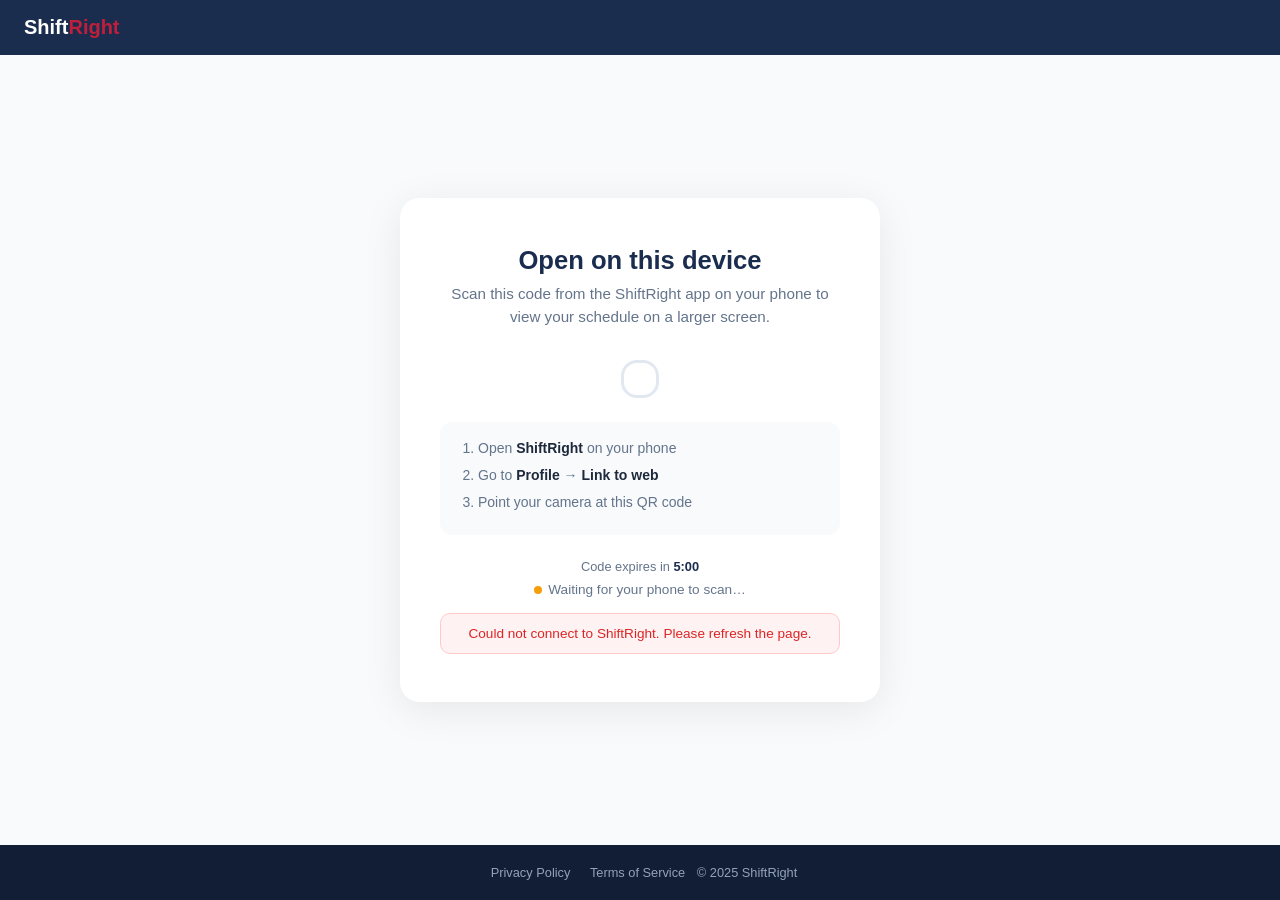
==== legal-site/app/index.html @ 3988c220 "Enhance success state display in app.js and index.html by adding user and organization details. Upda" ====
<!DOCTYPE html>
<html lang="en">
<head>
  <meta charset="utf-8">
  <meta name="viewport" content="width=device-width, initial-scale=1">
  <meta http-equiv="Content-Security-Policy" content="default-src 'self'; script-src 'self' https://static.cloudflareinsights.com; style-src 'self' 'unsafe-inline'; img-src 'self' data:; font-src 'self'; connect-src 'self' https://shift-right-production.up.railway.app https://cloudflareinsights.com; object-src 'none'; base-uri 'self'; form-action 'self'">
  <meta http-equiv="X-Content-Type-Options" content="nosniff">
  <meta name="referrer" content="strict-origin-when-cross-origin">
  <title>ShiftRight — Open on this device</title>
  <script src="qrcode.min.js"></script>
  <style>
    :root {
      --navy: #1a2d4f;
      --navy-deep: #111e36;
      --red: #bf1f3a;
      --red-light: #e8253f;
      --bg: #f8fafc;
      --white: #ffffff;
      --text: #1e293b;
      --muted: #64748b;
      --border: #e2e8f0;
    }

    * { box-sizing: border-box; margin: 0; padding: 0; }

    body {
      font-family: -apple-system, BlinkMacSystemFont, "Segoe UI", Roboto, sans-serif;
      background: var(--bg);
      color: var(--text);
      min-height: 100vh;
      display: flex;
      flex-direction: column;
    }

    nav {
      background: var(--navy);
      padding: 16px 24px;
      display: flex;
      align-items: center;
      justify-content: space-between;
    }

    .logo {
      font-size: 1.25rem;
      font-weight: 800;
      color: var(--white);
      text-decoration: none;
    }
    .logo span { color: var(--red); }

    main {
      flex: 1;
      display: flex;
      align-items: center;
      justify-content: center;
      padding: 40px 24px;
    }

    .card {
      background: var(--white);
      border-radius: 20px;
      padding: 48px 40px;
      max-width: 480px;
      width: 100%;
      box-shadow: 0 8px 40px rgba(0,0,0,0.08);
      text-align: center;
    }

    .card h1 {
      font-size: 1.6rem;
      font-weight: 800;
      color: var(--navy);
      margin-bottom: 8px;
    }

    .card .subtitle {
      font-size: 0.95rem;
      color: var(--muted);
      margin-bottom: 32px;
      line-height: 1.5;
    }

    #qr-container {
      display: flex;
      justify-content: center;
      margin-bottom: 24px;
    }

    #qr-box {
      border: 3px solid var(--border);
      border-radius: 16px;
      padding: 16px;
      background: var(--white);
      display: inline-block;
    }

    .instructions {
      background: var(--bg);
      border-radius: 12px;
      padding: 16px 20px;
      margin-bottom: 24px;
      text-align: left;
    }

    .instructions ol {
      padding-left: 18px;
    }

    .instructions li {
      font-size: 0.875rem;
      color: var(--muted);
      margin-bottom: 6px;
      line-height: 1.5;
    }

    .instructions li strong {
      color: var(--text);
    }

    .timer {
      font-size: 0.8rem;
      color: var(--muted);
      margin-bottom: 8px;
    }

    .timer span {
      font-weight: 600;
      color: var(--navy);
    }

    .status-dot {
      display: inline-block;
      width: 8px;
      height: 8px;
      border-radius: 50%;
      background: #f59e0b;
      margin-right: 6px;
      animation: pulse 1.5s infinite;
    }

    @keyframes pulse {
      0%, 100% { opacity: 1; }
      50% { opacity: 0.3; }
    }

    .status-text {
      font-size: 0.85rem;
      color: var(--muted);
    }

    /* Success / upgrade states */
    .success-card {
      display: none;
      text-align: center;
    }

    .upgrade-card {
      display: none;
      text-align: center;
    }

    .upgrade-icon {
      width: 64px;
      height: 64px;
      background: #fffbeb;
      border-radius: 50%;
      display: flex;
      align-items: center;
      justify-content: center;
      margin: 0 auto 20px;
      font-size: 28px;
    }

    .upgrade-card h2 {
      font-size: 1.4rem;
      font-weight: 800;
      color: var(--navy);
      margin-bottom: 8px;
    }

    .upgrade-card p {
      font-size: 0.9rem;
      color: var(--muted);
      margin-bottom: 20px;
      line-height: 1.5;
    }

    .upgrade-btn {
      display: inline-block;
      background: var(--navy);
      color: white;
      font-weight: 700;
      font-size: 0.9rem;
      padding: 12px 28px;
      border-radius: 12px;
      text-decoration: none;
      transition: background 0.15s;
    }
    .upgrade-btn:hover { background: #223660; }

    .success-icon {
      width: 64px;
      height: 64px;
      background: #dcfce7;
      border-radius: 50%;
      display: flex;
      align-items: center;
      justify-content: center;
      margin: 0 auto 20px;
      font-size: 28px;
    }

    .success-card h2 {
      font-size: 1.4rem;
      font-weight: 800;
      color: var(--navy);
      margin-bottom: 8px;
    }

    .success-card .org-name {
      font-size: 0.9rem;
      color: var(--muted);
      margin-bottom: 20px;
    }

    .user-badge {
      display: inline-flex;
      align-items: center;
      gap: 8px;
      background: var(--navy);
      color: white;
      padding: 8px 16px;
      border-radius: 100px;
      font-size: 0.875rem;
      font-weight: 600;
      margin-bottom: 24px;
    }

    .role-chip {
      background: var(--red);
      color: white;
      font-size: 0.7rem;
      font-weight: 700;
      padding: 2px 8px;
      border-radius: 100px;
      text-transform: uppercase;
    }

    .coming-soon {
      background: var(--bg);
      border: 1px solid var(--border);
      border-radius: 12px;
      padding: 16px;
      font-size: 0.85rem;
      color: var(--muted);
      line-height: 1.5;
    }

    /* Error state */
    #error-msg {
      display: none;
      background: #fef2f2;
      border: 1px solid #fecaca;
      border-radius: 10px;
      padding: 12px 16px;
      font-size: 0.85rem;
      color: #dc2626;
      margin-top: 16px;
    }

    footer {
      background: var(--navy-deep);
      color: #94a3b8;
      text-align: center;
      padding: 20px;
      font-size: 0.8rem;
    }
    footer a { color: #94a3b8; text-decoration: none; margin: 0 8px; }
    footer a:hover { color: white; }
  </style>
</head>
<body>

<nav>
  <a href="/" class="logo">Shift<span>Right</span></a>
</nav>

<main>
  <div class="card">

    <!-- QR state -->
    <div id="qr-state">
      <h1>Open on this device</h1>
      <p class="subtitle">Scan this code from the ShiftRight app on your phone to view your schedule on a larger screen.</p>

      <div id="qr-container">
        <div id="qr-box">
          <div id="qrcode"></div>
        </div>
      </div>

      <div class="instructions">
        <ol>
          <li>Open <strong>ShiftRight</strong> on your phone</li>
          <li>Go to <strong>Profile</strong> → <strong>Link to web</strong></li>
          <li>Point your camera at this QR code</li>
        </ol>
      </div>

      <div class="timer">Code expires in <span id="countdown">5:00</span></div>
      <div class="status-text">
        <span class="status-dot"></span>Waiting for your phone to scan…
      </div>

      <div id="error-msg"></div>
    </div>

    <!-- Success state (briefly shown while redirecting) -->
    <div class="success-card" id="success-state">
      <div class="success-icon">✓</div>
      <h2>Connected!</h2>
      <div class="user-badge">
        <span id="success-name"></span>
        <span class="role-chip" id="success-role"></span>
      </div>
      <p class="org-name" id="success-org"></p>
      <p class="org-name">Taking you to the web app…</p>
    </div>

    <!-- Upgrade required state -->
    <div class="upgrade-card" id="upgrade-state">
      <div class="upgrade-icon">👑</div>
      <h2>Pro feature</h2>
      <p>Web access is available on <strong>Pro</strong> and <strong>Business</strong> plans.<br>Upgrade your plan to use ShiftRight on a larger screen.</p>
      <a href="/" class="upgrade-btn">View plans</a>
    </div>

  </div>
</main>

<footer>
  <a href="/privacy">Privacy Policy</a>
  <a href="/terms">Terms of Service</a>
  &copy; 2025 ShiftRight
</footer>

<script src="app.js"></script>

</body>
</html>
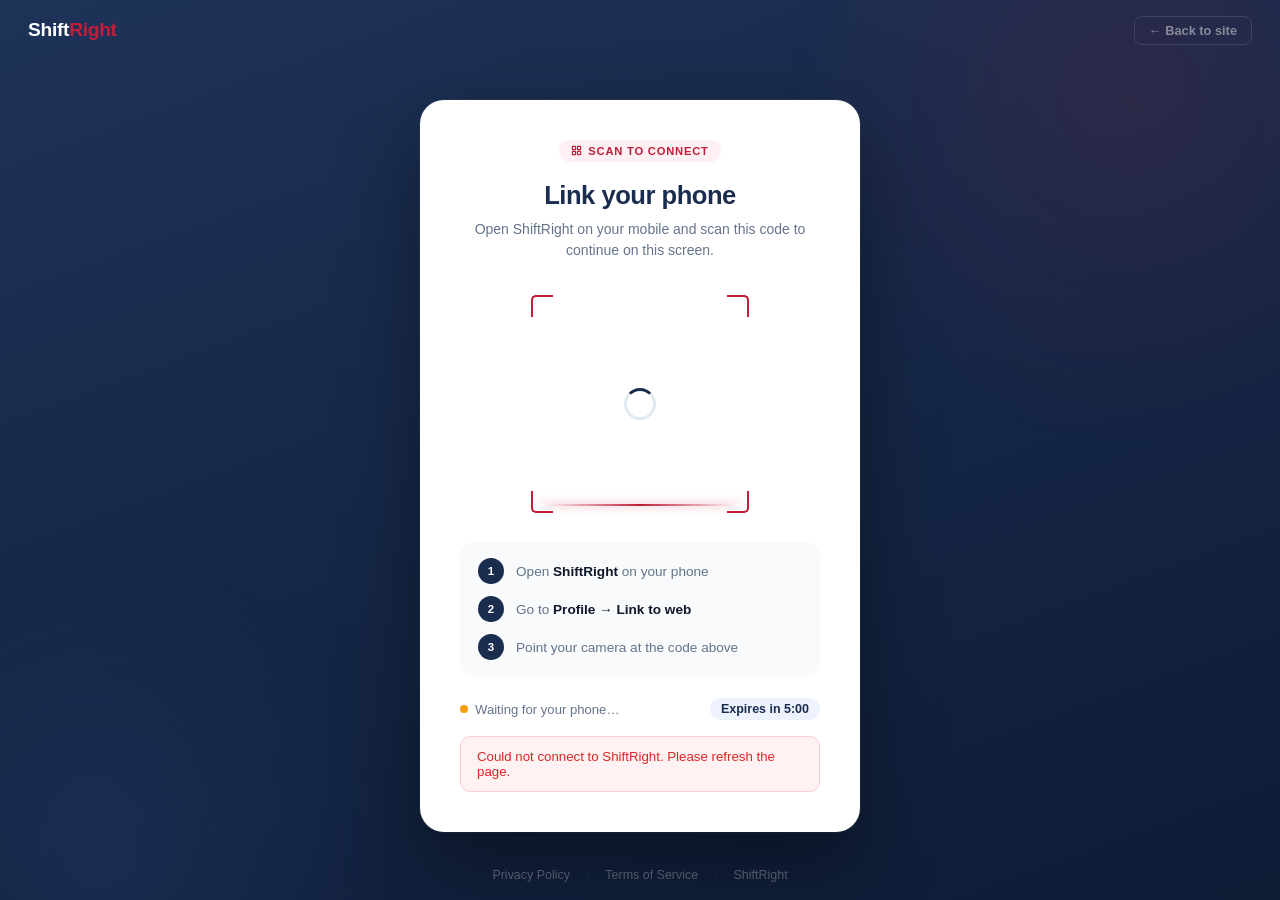
==== commit cb113899: "Revamp loading screen and profile layout by enhancing styles in index.html, style.css, and app.js. I" ====
--- a/legal-site/app/index.html
+++ b/legal-site/app/index.html
@@ -6,345 +6,582 @@
   <meta http-equiv="Content-Security-Policy" content="default-src 'self'; script-src 'self' https://static.cloudflareinsights.com; style-src 'self' 'unsafe-inline'; img-src 'self' data:; font-src 'self'; connect-src 'self' https://shift-right-production.up.railway.app https://cloudflareinsights.com; object-src 'none'; base-uri 'self'; form-action 'self'">
   <meta http-equiv="X-Content-Type-Options" content="nosniff">
   <meta name="referrer" content="strict-origin-when-cross-origin">
-  <title>ShiftRight — Open on this device</title>
+  <title>ShiftRight — Connect</title>
   <script src="qrcode.min.js"></script>
   <style>
+    *, *::before, *::after { box-sizing: border-box; margin: 0; padding: 0; }
+
     :root {
       --navy: #1a2d4f;
-      --navy-deep: #111e36;
+      --navy-deep: #0d1b35;
+      --navy-mid: #223660;
       --red: #bf1f3a;
       --red-light: #e8253f;
-      --bg: #f8fafc;
+      --bg: #f0f4f8;
       --white: #ffffff;
-      --text: #1e293b;
+      --text: #0f172a;
       --muted: #64748b;
       --border: #e2e8f0;
     }
 
-    * { box-sizing: border-box; margin: 0; padding: 0; }
+    html { height: 100%; }
 
     body {
       font-family: -apple-system, BlinkMacSystemFont, "Segoe UI", Roboto, sans-serif;
-      background: var(--bg);
-      color: var(--text);
+      background: linear-gradient(160deg, #1e3358 0%, #0d1b35 100%);
       min-height: 100vh;
       display: flex;
       flex-direction: column;
-    }
-
+      align-items: center;
+      justify-content: center;
+      padding: 88px 24px 56px;
+      position: relative;
+      overflow: hidden;
+    }
+
+    /* ── Background orbs ── */
+    .orb {
+      position: fixed;
+      border-radius: 50%;
+      pointer-events: none;
+      z-index: 0;
+    }
+    .orb-1 {
+      width: 700px; height: 700px;
+      top: -250px; right: -200px;
+      background: radial-gradient(circle, rgba(191,31,58,0.12) 0%, transparent 70%);
+      animation: orbDrift 16s ease-in-out infinite alternate;
+    }
+    .orb-2 {
+      width: 600px; height: 600px;
+      bottom: -250px; left: -200px;
+      background: radial-gradient(circle, rgba(34,54,96,0.5) 0%, transparent 70%);
+      animation: orbDrift 22s ease-in-out infinite alternate-reverse;
+    }
+
+    @keyframes orbDrift {
+      from { transform: translate(0, 0) scale(1); }
+      to   { transform: translate(24px, 16px) scale(1.07); }
+    }
+
+    /* ── Nav ── */
     nav {
-      background: var(--navy);
-      padding: 16px 24px;
+      position: fixed;
+      top: 0; left: 0; right: 0;
+      z-index: 10;
+      padding: 0 28px;
+      height: 60px;
       display: flex;
       align-items: center;
       justify-content: space-between;
     }
 
     .logo {
-      font-size: 1.25rem;
+      font-size: 1.2rem;
       font-weight: 800;
       color: var(--white);
       text-decoration: none;
+      letter-spacing: -0.3px;
     }
     .logo span { color: var(--red); }
 
-    main {
-      flex: 1;
-      display: flex;
-      align-items: center;
-      justify-content: center;
-      padding: 40px 24px;
-    }
-
+    .nav-back {
+      font-size: 0.8rem;
+      font-weight: 600;
+      color: rgba(255,255,255,0.45);
+      text-decoration: none;
+      padding: 6px 14px;
+      border: 1px solid rgba(255,255,255,0.12);
+      border-radius: 8px;
+      transition: all 0.15s;
+    }
+    .nav-back:hover { color: white; border-color: rgba(255,255,255,0.35); }
+
+    /* ── Card ── */
     .card {
+      position: relative;
+      z-index: 1;
       background: var(--white);
-      border-radius: 20px;
-      padding: 48px 40px;
-      max-width: 480px;
+      border-radius: 24px;
+      padding: 40px;
+      max-width: 440px;
       width: 100%;
-      box-shadow: 0 8px 40px rgba(0,0,0,0.08);
-      text-align: center;
-    }
-
-    .card h1 {
+      box-shadow: 0 32px 80px rgba(0,0,0,0.4), 0 0 0 1px rgba(255,255,255,0.05);
+      animation: cardIn 0.55s cubic-bezier(0.22, 1, 0.36, 1) both;
+    }
+
+    @keyframes cardIn {
+      from { opacity: 0; transform: translateY(28px) scale(0.98); }
+      to   { opacity: 1; transform: translateY(0) scale(1); }
+    }
+
+    /* ── QR State ── */
+    #qr-state { text-align: center; }
+
+    .connect-badge {
+      display: inline-flex;
+      align-items: center;
+      gap: 6px;
+      background: #fff1f3;
+      color: var(--red);
+      font-size: 0.7rem;
+      font-weight: 700;
+      letter-spacing: 0.07em;
+      text-transform: uppercase;
+      padding: 5px 12px;
+      border-radius: 100px;
+      margin-bottom: 18px;
+    }
+
+    #qr-state h1 {
       font-size: 1.6rem;
       font-weight: 800;
       color: var(--navy);
+      letter-spacing: -0.5px;
       margin-bottom: 8px;
-    }
-
-    .card .subtitle {
-      font-size: 0.95rem;
-      color: var(--muted);
-      margin-bottom: 32px;
-      line-height: 1.5;
-    }
-
-    #qr-container {
-      display: flex;
-      justify-content: center;
-      margin-bottom: 24px;
-    }
-
-    #qr-box {
-      border: 3px solid var(--border);
-      border-radius: 16px;
-      padding: 16px;
-      background: var(--white);
-      display: inline-block;
-    }
-
-    .instructions {
-      background: var(--bg);
-      border-radius: 12px;
-      padding: 16px 20px;
-      margin-bottom: 24px;
-      text-align: left;
-    }
-
-    .instructions ol {
-      padding-left: 18px;
-    }
-
-    .instructions li {
+      line-height: 1.2;
+    }
+
+    .subtitle {
       font-size: 0.875rem;
       color: var(--muted);
-      margin-bottom: 6px;
-      line-height: 1.5;
-    }
-
-    .instructions li strong {
-      color: var(--text);
-    }
-
-    .timer {
-      font-size: 0.8rem;
+      line-height: 1.55;
+      margin-bottom: 28px;
+    }
+
+    /* QR frame with corner brackets */
+    #qr-container {
+      display: flex;
+      justify-content: center;
+      margin-bottom: 24px;
+    }
+
+    .qr-frame {
+      position: relative;
+      display: inline-block;
+      padding: 14px;
+      border-radius: 18px;
+      background: var(--white);
+      overflow: hidden;
+    }
+
+    .corner {
+      position: absolute;
+      width: 22px; height: 22px;
+      z-index: 2;
+    }
+    .corner.tl { top: 5px; left: 5px;   border-top: 2.5px solid var(--red); border-left: 2.5px solid var(--red);   border-radius: 5px 0 0 0; }
+    .corner.tr { top: 5px; right: 5px;  border-top: 2.5px solid var(--red); border-right: 2.5px solid var(--red);  border-radius: 0 5px 0 0; }
+    .corner.bl { bottom: 5px; left: 5px;  border-bottom: 2.5px solid var(--red); border-left: 2.5px solid var(--red);   border-radius: 0 0 0 5px; }
+    .corner.br { bottom: 5px; right: 5px; border-bottom: 2.5px solid var(--red); border-right: 2.5px solid var(--red);  border-radius: 0 0 5px 0; }
+
+    .scan-line {
+      position: absolute;
+      left: 14px; right: 14px;
+      height: 2px;
+      background: linear-gradient(90deg, transparent 0%, var(--red) 50%, transparent 100%);
+      border-radius: 1px;
+      box-shadow: 0 0 10px rgba(191,31,58,0.55);
+      animation: scanLine 2.6s ease-in-out infinite;
+      z-index: 3;
+    }
+
+    @keyframes scanLine {
+      0%   { top: 14px; opacity: 0; }
+      8%   { opacity: 1; }
+      92%  { opacity: 1; }
+      100% { top: calc(100% - 16px); opacity: 0; }
+    }
+
+    /* QR loading state (shown until JS renders QR) */
+    .qr-placeholder {
+      width: 200px; height: 200px;
+      display: flex;
+      align-items: center;
+      justify-content: center;
+    }
+
+    .qr-spinner {
+      width: 32px; height: 32px;
+      border: 3px solid var(--border);
+      border-top-color: var(--navy);
+      border-radius: 50%;
+      animation: spin 0.75s linear infinite;
+    }
+
+    @keyframes spin { to { transform: rotate(360deg); } }
+
+    /* Steps */
+    .steps {
+      text-align: left;
+      background: #f8fafc;
+      border-radius: 14px;
+      padding: 16px 18px;
+      margin-bottom: 22px;
+      display: flex;
+      flex-direction: column;
+      gap: 12px;
+    }
+
+    .step {
+      display: flex;
+      align-items: center;
+      gap: 12px;
+    }
+
+    .step-num {
+      flex-shrink: 0;
+      width: 26px; height: 26px;
+      background: var(--navy);
+      color: white;
+      border-radius: 50%;
+      font-size: 0.72rem;
+      font-weight: 800;
+      display: flex;
+      align-items: center;
+      justify-content: center;
+    }
+
+    .step-text {
+      font-size: 0.85rem;
       color: var(--muted);
-      margin-bottom: 8px;
-    }
-
-    .timer span {
-      font-weight: 600;
-      color: var(--navy);
+      line-height: 1.4;
+    }
+    .step-text strong { color: var(--text); font-weight: 600; }
+
+    /* Status row */
+    .status-row {
+      display: flex;
+      align-items: center;
+      justify-content: space-between;
+      gap: 12px;
+    }
+
+    .status-waiting {
+      display: flex;
+      align-items: center;
+      gap: 7px;
+      font-size: 0.82rem;
+      color: var(--muted);
     }
 
     .status-dot {
-      display: inline-block;
-      width: 8px;
-      height: 8px;
+      width: 8px; height: 8px;
       border-radius: 50%;
       background: #f59e0b;
-      margin-right: 6px;
-      animation: pulse 1.5s infinite;
-    }
-
-    @keyframes pulse {
-      0%, 100% { opacity: 1; }
-      50% { opacity: 0.3; }
-    }
-
-    .status-text {
-      font-size: 0.85rem;
-      color: var(--muted);
-    }
-
-    /* Success / upgrade states */
-    .success-card {
-      display: none;
-      text-align: center;
-    }
-
-    .upgrade-card {
-      display: none;
-      text-align: center;
-    }
-
-    .upgrade-icon {
-      width: 64px;
-      height: 64px;
-      background: #fffbeb;
-      border-radius: 50%;
-      display: flex;
-      align-items: center;
-      justify-content: center;
-      margin: 0 auto 20px;
-      font-size: 28px;
-    }
-
-    .upgrade-card h2 {
-      font-size: 1.4rem;
-      font-weight: 800;
+      flex-shrink: 0;
+      animation: pulseDot 1.6s ease-in-out infinite;
+    }
+
+    @keyframes pulseDot {
+      0%, 100% { opacity: 1; transform: scale(1); }
+      50%       { opacity: 0.35; transform: scale(0.8); }
+    }
+
+    .timer-pill {
+      font-size: 0.78rem;
+      font-weight: 700;
       color: var(--navy);
-      margin-bottom: 8px;
-    }
-
-    .upgrade-card p {
-      font-size: 0.9rem;
-      color: var(--muted);
-      margin-bottom: 20px;
-      line-height: 1.5;
-    }
-
-    .upgrade-btn {
-      display: inline-block;
-      background: var(--navy);
-      color: white;
-      font-weight: 700;
-      font-size: 0.9rem;
-      padding: 12px 28px;
-      border-radius: 12px;
-      text-decoration: none;
-      transition: background 0.15s;
-    }
-    .upgrade-btn:hover { background: #223660; }
-
-    .success-icon {
-      width: 64px;
-      height: 64px;
-      background: #dcfce7;
-      border-radius: 50%;
-      display: flex;
-      align-items: center;
-      justify-content: center;
-      margin: 0 auto 20px;
-      font-size: 28px;
-    }
-
-    .success-card h2 {
-      font-size: 1.4rem;
-      font-weight: 800;
-      color: var(--navy);
-      margin-bottom: 8px;
-    }
-
-    .success-card .org-name {
-      font-size: 0.9rem;
-      color: var(--muted);
-      margin-bottom: 20px;
-    }
-
-    .user-badge {
-      display: inline-flex;
-      align-items: center;
-      gap: 8px;
-      background: var(--navy);
-      color: white;
-      padding: 8px 16px;
+      background: #eef2ff;
+      padding: 4px 11px;
       border-radius: 100px;
-      font-size: 0.875rem;
-      font-weight: 600;
-      margin-bottom: 24px;
-    }
-
-    .role-chip {
-      background: var(--red);
-      color: white;
-      font-size: 0.7rem;
-      font-weight: 700;
-      padding: 2px 8px;
-      border-radius: 100px;
-      text-transform: uppercase;
-    }
-
-    .coming-soon {
-      background: var(--bg);
-      border: 1px solid var(--border);
-      border-radius: 12px;
-      padding: 16px;
-      font-size: 0.85rem;
-      color: var(--muted);
-      line-height: 1.5;
-    }
-
-    /* Error state */
+      white-space: nowrap;
+    }
+
+    #countdown { font-variant-numeric: tabular-nums; }
+
+    /* Error */
     #error-msg {
       display: none;
       background: #fef2f2;
       border: 1px solid #fecaca;
       border-radius: 10px;
       padding: 12px 16px;
-      font-size: 0.85rem;
+      font-size: 0.83rem;
       color: #dc2626;
       margin-top: 16px;
-    }
-
-    footer {
-      background: var(--navy-deep);
-      color: #94a3b8;
+      text-align: left;
+    }
+
+    /* ── Success State ── */
+    .success-card {
+      display: none;
       text-align: center;
-      padding: 20px;
-      font-size: 0.8rem;
-    }
-    footer a { color: #94a3b8; text-decoration: none; margin: 0 8px; }
-    footer a:hover { color: white; }
+      animation: stateIn 0.55s cubic-bezier(0.22, 1, 0.36, 1) both;
+    }
+
+    @keyframes stateIn {
+      from { opacity: 0; transform: scale(0.94) translateY(10px); }
+      to   { opacity: 1; transform: scale(1) translateY(0); }
+    }
+
+    .check-ring {
+      width: 72px; height: 72px;
+      margin: 0 auto 22px;
+    }
+
+    .check-svg { width: 72px; height: 72px; overflow: visible; }
+
+    .check-circle {
+      stroke: #22c55e;
+      stroke-width: 2;
+      fill: none;
+      stroke-linecap: round;
+      stroke-dasharray: 151;
+      stroke-dashoffset: 151;
+      animation: strokeDraw 0.65s cubic-bezier(0.65, 0, 0.45, 1) 0.1s forwards;
+    }
+
+    .check-mark {
+      stroke: #22c55e;
+      stroke-width: 3;
+      fill: none;
+      stroke-linecap: round;
+      stroke-linejoin: round;
+      stroke-dasharray: 60;
+      stroke-dashoffset: 60;
+      animation: strokeDraw 0.4s cubic-bezier(0.65, 0, 0.45, 1) 0.7s forwards;
+    }
+
+    @keyframes strokeDraw { to { stroke-dashoffset: 0; } }
+
+    .success-card h2 {
+      font-size: 1.55rem;
+      font-weight: 800;
+      color: var(--navy);
+      letter-spacing: -0.4px;
+      margin-bottom: 6px;
+    }
+
+    .success-org-text {
+      font-size: 0.875rem;
+      color: var(--muted);
+      margin-bottom: 20px;
+    }
+
+    .user-badge {
+      display: inline-flex;
+      align-items: center;
+      gap: 8px;
+      background: var(--navy);
+      color: white;
+      padding: 8px 18px;
+      border-radius: 100px;
+      font-size: 0.875rem;
+      font-weight: 600;
+      margin-bottom: 8px;
+    }
+
+    .role-chip {
+      background: var(--red);
+      color: white;
+      font-size: 0.65rem;
+      font-weight: 700;
+      padding: 2px 8px;
+      border-radius: 100px;
+      text-transform: uppercase;
+      letter-spacing: 0.04em;
+    }
+
+    .redirect-msg {
+      font-size: 0.82rem;
+      color: var(--muted);
+      margin-top: 4px;
+      display: flex;
+      align-items: center;
+      justify-content: center;
+      gap: 8px;
+    }
+
+    .redirect-spinner {
+      width: 14px; height: 14px;
+      border: 2px solid var(--border);
+      border-top-color: var(--muted);
+      border-radius: 50%;
+      animation: spin 0.75s linear infinite;
+      flex-shrink: 0;
+    }
+
+    /* ── Upgrade State ── */
+    .upgrade-card {
+      display: none;
+      text-align: center;
+      animation: stateIn 0.55s cubic-bezier(0.22, 1, 0.36, 1) both;
+    }
+
+    .upgrade-icon {
+      width: 72px; height: 72px;
+      background: linear-gradient(135deg, #fffbeb, #fef3c7);
+      border-radius: 50%;
+      display: flex;
+      align-items: center;
+      justify-content: center;
+      margin: 0 auto 22px;
+      font-size: 32px;
+      box-shadow: 0 6px 24px rgba(251,191,36,0.2);
+    }
+
+    .upgrade-card h2 {
+      font-size: 1.55rem;
+      font-weight: 800;
+      color: var(--navy);
+      letter-spacing: -0.4px;
+      margin-bottom: 10px;
+    }
+
+    .upgrade-card p {
+      font-size: 0.875rem;
+      color: var(--muted);
+      line-height: 1.6;
+      margin-bottom: 28px;
+    }
+    .upgrade-card p strong { color: var(--text); }
+
+    .upgrade-btn {
+      display: inline-block;
+      background: linear-gradient(135deg, var(--red), #e8253f);
+      color: white;
+      font-weight: 700;
+      font-size: 0.9rem;
+      padding: 13px 32px;
+      border-radius: 12px;
+      text-decoration: none;
+      box-shadow: 0 4px 16px rgba(191,31,58,0.35);
+      transition: transform 0.15s, box-shadow 0.15s;
+    }
+    .upgrade-btn:hover {
+      transform: translateY(-1px);
+      box-shadow: 0 6px 22px rgba(191,31,58,0.45);
+    }
+
+    /* ── Footer ── */
+    .page-footer {
+      position: fixed;
+      bottom: 0; left: 0; right: 0;
+      padding: 18px 24px;
+      display: flex;
+      align-items: center;
+      justify-content: center;
+      gap: 16px;
+      z-index: 1;
+    }
+
+    .page-footer a {
+      font-size: 0.78rem;
+      color: rgba(255,255,255,0.28);
+      text-decoration: none;
+      transition: color 0.15s;
+    }
+    .page-footer a:hover { color: rgba(255,255,255,0.65); }
+    .page-footer .sep { color: rgba(255,255,255,0.12); font-size: 0.75rem; }
   </style>
 </head>
 <body>
 
+<!-- Background orbs -->
+<div class="orb orb-1"></div>
+<div class="orb orb-2"></div>
+
+<!-- Nav -->
 <nav>
   <a href="/" class="logo">Shift<span>Right</span></a>
+  <a href="/" class="nav-back">← Back to site</a>
 </nav>
 
-<main>
-  <div class="card">
-
-    <!-- QR state -->
-    <div id="qr-state">
-      <h1>Open on this device</h1>
-      <p class="subtitle">Scan this code from the ShiftRight app on your phone to view your schedule on a larger screen.</p>
-
-      <div id="qr-container">
-        <div id="qr-box">
-          <div id="qrcode"></div>
+<!-- Card -->
+<div class="card">
+
+  <!-- QR State -->
+  <div id="qr-state">
+    <div class="connect-badge">
+      <svg width="11" height="11" viewBox="0 0 24 24" fill="none" stroke="currentColor" stroke-width="2.5" stroke-linecap="round" stroke-linejoin="round">
+        <rect x="3" y="3" width="7" height="7" rx="1"/><rect x="14" y="3" width="7" height="7" rx="1"/>
+        <rect x="3" y="14" width="7" height="7" rx="1"/><rect x="14" y="14" width="7" height="7" rx="1"/>
+      </svg>
+      Scan to connect
+    </div>
+
+    <h1>Link your phone</h1>
+    <p class="subtitle">Open ShiftRight on your mobile and scan this code to continue on this screen.</p>
+
+    <div id="qr-container">
+      <div class="qr-frame">
+        <span class="corner tl"></span>
+        <span class="corner tr"></span>
+        <span class="corner bl"></span>
+        <span class="corner br"></span>
+        <div id="qrcode">
+          <div class="qr-placeholder"><div class="qr-spinner"></div></div>
         </div>
+        <div class="scan-line"></div>
       </div>
-
-      <div class="instructions">
-        <ol>
-          <li>Open <strong>ShiftRight</strong> on your phone</li>
-          <li>Go to <strong>Profile</strong> → <strong>Link to web</strong></li>
-          <li>Point your camera at this QR code</li>
-        </ol>
+    </div>
+
+    <div class="steps">
+      <div class="step">
+        <div class="step-num">1</div>
+        <span class="step-text">Open <strong>ShiftRight</strong> on your phone</span>
       </div>
-
-      <div class="timer">Code expires in <span id="countdown">5:00</span></div>
-      <div class="status-text">
-        <span class="status-dot"></span>Waiting for your phone to scan…
+      <div class="step">
+        <div class="step-num">2</div>
+        <span class="step-text">Go to <strong>Profile → Link to web</strong></span>
       </div>
-
-      <div id="error-msg"></div>
+      <div class="step">
+        <div class="step-num">3</div>
+        <span class="step-text">Point your camera at the code above</span>
+      </div>
     </div>
 
-    <!-- Success state (briefly shown while redirecting) -->
-    <div class="success-card" id="success-state">
-      <div class="success-icon">✓</div>
-      <h2>Connected!</h2>
-      <div class="user-badge">
-        <span id="success-name"></span>
-        <span class="role-chip" id="success-role"></span>
+    <div class="status-row">
+      <div class="status-waiting">
+        <span class="status-dot"></span>
+        Waiting for your phone…
       </div>
-      <p class="org-name" id="success-org"></p>
-      <p class="org-name">Taking you to the web app…</p>
+      <div class="timer-pill">Expires in <span id="countdown">5:00</span></div>
     </div>
 
-    <!-- Upgrade required state -->
-    <div class="upgrade-card" id="upgrade-state">
-      <div class="upgrade-icon">👑</div>
-      <h2>Pro feature</h2>
-      <p>Web access is available on <strong>Pro</strong> and <strong>Business</strong> plans.<br>Upgrade your plan to use ShiftRight on a larger screen.</p>
-      <a href="/" class="upgrade-btn">View plans</a>
+    <div id="error-msg"></div>
+  </div>
+
+  <!-- Success State -->
+  <div class="success-card" id="success-state">
+    <div class="check-ring">
+      <svg class="check-svg" viewBox="0 0 52 52" xmlns="http://www.w3.org/2000/svg">
+        <circle class="check-circle" cx="26" cy="26" r="24" transform="rotate(-90 26 26)"/>
+        <polyline class="check-mark" points="14,26 22,34 38,18"/>
+      </svg>
     </div>
-
+    <h2>Connected!</h2>
+    <div class="user-badge">
+      <span id="success-name"></span>
+      <span class="role-chip" id="success-role"></span>
+    </div>
+    <p class="success-org-text" id="success-org"></p>
+    <p class="redirect-msg">
+      <span class="redirect-spinner"></span>
+      Taking you to the web app…
+    </p>
   </div>
-</main>
-
-<footer>
+
+  <!-- Upgrade State -->
+  <div class="upgrade-card" id="upgrade-state">
+    <div class="upgrade-icon">👑</div>
+    <h2>Pro feature</h2>
+    <p>Web access is available on <strong>Pro</strong> and <strong>Business</strong> plans. Upgrade to use ShiftRight across all your screens.</p>
+    <a href="/" class="upgrade-btn">View plans →</a>
+  </div>
+
+</div>
+
+<!-- Footer -->
+<footer class="page-footer">
   <a href="/privacy">Privacy Policy</a>
+  <span class="sep">·</span>
   <a href="/terms">Terms of Service</a>
-  &copy; 2025 ShiftRight
+  <span class="sep">·</span>
+  <a href="/">ShiftRight</a>
 </footer>
 
 <script src="app.js"></script>
-
 </body>
 </html>
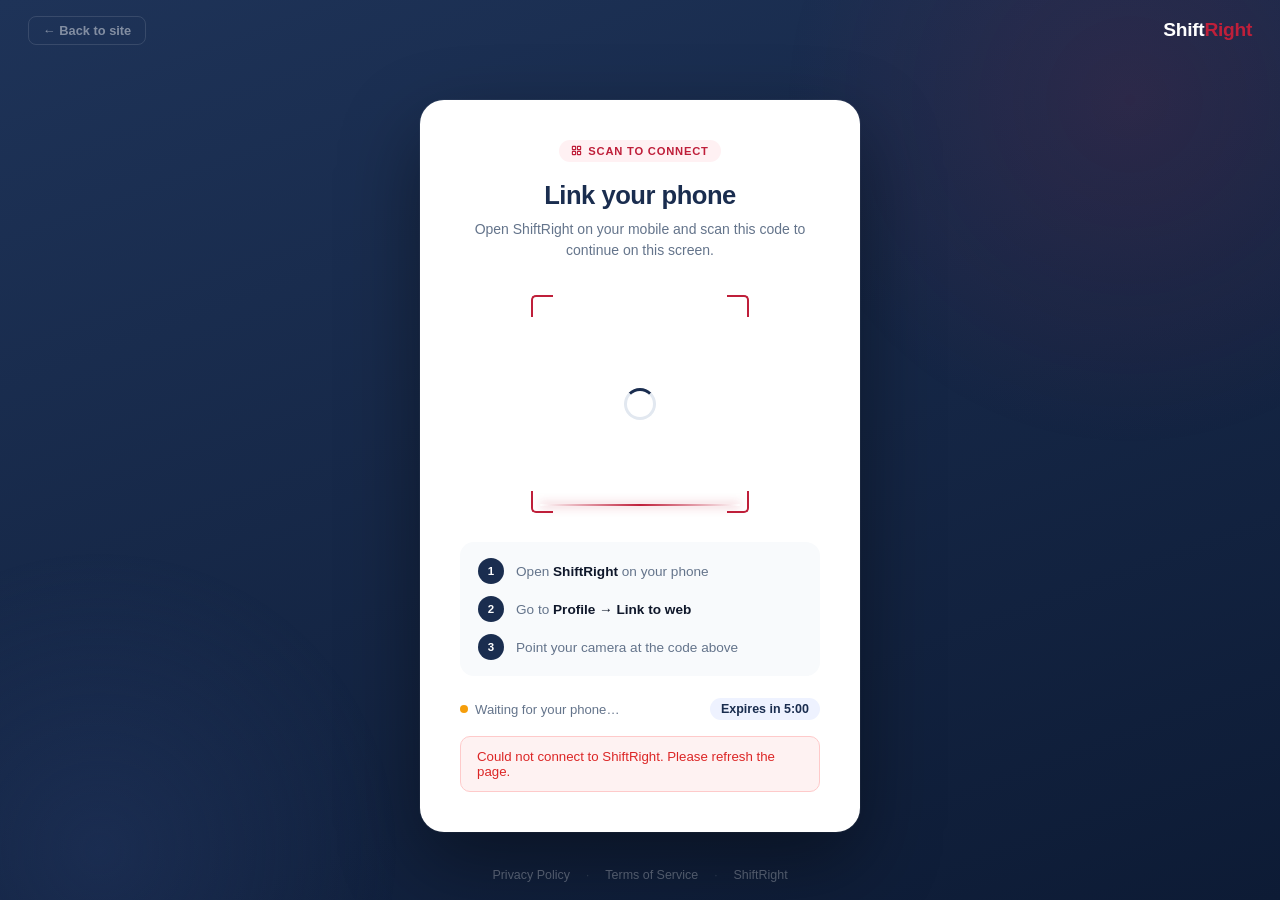
==== commit 83cc0c69: "modify arrow position" ====
--- a/legal-site/app/index.html
+++ b/legal-site/app/index.html
@@ -8,473 +8,7 @@
   <meta name="referrer" content="strict-origin-when-cross-origin">
   <title>ShiftRight — Connect</title>
   <script src="qrcode.min.js"></script>
-  <style>
-    *, *::before, *::after { box-sizing: border-box; margin: 0; padding: 0; }
-
-    :root {
-      --navy: #1a2d4f;
-      --navy-deep: #0d1b35;
-      --navy-mid: #223660;
-      --red: #bf1f3a;
-      --red-light: #e8253f;
-      --bg: #f0f4f8;
-      --white: #ffffff;
-      --text: #0f172a;
-      --muted: #64748b;
-      --border: #e2e8f0;
-    }
-
-    html { height: 100%; }
-
-    body {
-      font-family: -apple-system, BlinkMacSystemFont, "Segoe UI", Roboto, sans-serif;
-      background: linear-gradient(160deg, #1e3358 0%, #0d1b35 100%);
-      min-height: 100vh;
-      display: flex;
-      flex-direction: column;
-      align-items: center;
-      justify-content: center;
-      padding: 88px 24px 56px;
-      position: relative;
-      overflow: hidden;
-    }
-
-    /* ── Background orbs ── */
-    .orb {
-      position: fixed;
-      border-radius: 50%;
-      pointer-events: none;
-      z-index: 0;
-    }
-    .orb-1 {
-      width: 700px; height: 700px;
-      top: -250px; right: -200px;
-      background: radial-gradient(circle, rgba(191,31,58,0.12) 0%, transparent 70%);
-      animation: orbDrift 16s ease-in-out infinite alternate;
-    }
-    .orb-2 {
-      width: 600px; height: 600px;
-      bottom: -250px; left: -200px;
-      background: radial-gradient(circle, rgba(34,54,96,0.5) 0%, transparent 70%);
-      animation: orbDrift 22s ease-in-out infinite alternate-reverse;
-    }
-
-    @keyframes orbDrift {
-      from { transform: translate(0, 0) scale(1); }
-      to   { transform: translate(24px, 16px) scale(1.07); }
-    }
-
-    /* ── Nav ── */
-    nav {
-      position: fixed;
-      top: 0; left: 0; right: 0;
-      z-index: 10;
-      padding: 0 28px;
-      height: 60px;
-      display: flex;
-      align-items: center;
-      justify-content: space-between;
-    }
-
-    .logo {
-      font-size: 1.2rem;
-      font-weight: 800;
-      color: var(--white);
-      text-decoration: none;
-      letter-spacing: -0.3px;
-    }
-    .logo span { color: var(--red); }
-
-    .nav-back {
-      font-size: 0.8rem;
-      font-weight: 600;
-      color: rgba(255,255,255,0.45);
-      text-decoration: none;
-      padding: 6px 14px;
-      border: 1px solid rgba(255,255,255,0.12);
-      border-radius: 8px;
-      transition: all 0.15s;
-    }
-    .nav-back:hover { color: white; border-color: rgba(255,255,255,0.35); }
-
-    /* ── Card ── */
-    .card {
-      position: relative;
-      z-index: 1;
-      background: var(--white);
-      border-radius: 24px;
-      padding: 40px;
-      max-width: 440px;
-      width: 100%;
-      box-shadow: 0 32px 80px rgba(0,0,0,0.4), 0 0 0 1px rgba(255,255,255,0.05);
-      animation: cardIn 0.55s cubic-bezier(0.22, 1, 0.36, 1) both;
-    }
-
-    @keyframes cardIn {
-      from { opacity: 0; transform: translateY(28px) scale(0.98); }
-      to   { opacity: 1; transform: translateY(0) scale(1); }
-    }
-
-    /* ── QR State ── */
-    #qr-state { text-align: center; }
-
-    .connect-badge {
-      display: inline-flex;
-      align-items: center;
-      gap: 6px;
-      background: #fff1f3;
-      color: var(--red);
-      font-size: 0.7rem;
-      font-weight: 700;
-      letter-spacing: 0.07em;
-      text-transform: uppercase;
-      padding: 5px 12px;
-      border-radius: 100px;
-      margin-bottom: 18px;
-    }
-
-    #qr-state h1 {
-      font-size: 1.6rem;
-      font-weight: 800;
-      color: var(--navy);
-      letter-spacing: -0.5px;
-      margin-bottom: 8px;
-      line-height: 1.2;
-    }
-
-    .subtitle {
-      font-size: 0.875rem;
-      color: var(--muted);
-      line-height: 1.55;
-      margin-bottom: 28px;
-    }
-
-    /* QR frame with corner brackets */
-    #qr-container {
-      display: flex;
-      justify-content: center;
-      margin-bottom: 24px;
-    }
-
-    .qr-frame {
-      position: relative;
-      display: inline-block;
-      padding: 14px;
-      border-radius: 18px;
-      background: var(--white);
-      overflow: hidden;
-    }
-
-    .corner {
-      position: absolute;
-      width: 22px; height: 22px;
-      z-index: 2;
-    }
-    .corner.tl { top: 5px; left: 5px;   border-top: 2.5px solid var(--red); border-left: 2.5px solid var(--red);   border-radius: 5px 0 0 0; }
-    .corner.tr { top: 5px; right: 5px;  border-top: 2.5px solid var(--red); border-right: 2.5px solid var(--red);  border-radius: 0 5px 0 0; }
-    .corner.bl { bottom: 5px; left: 5px;  border-bottom: 2.5px solid var(--red); border-left: 2.5px solid var(--red);   border-radius: 0 0 0 5px; }
-    .corner.br { bottom: 5px; right: 5px; border-bottom: 2.5px solid var(--red); border-right: 2.5px solid var(--red);  border-radius: 0 0 5px 0; }
-
-    .scan-line {
-      position: absolute;
-      left: 14px; right: 14px;
-      height: 2px;
-      background: linear-gradient(90deg, transparent 0%, var(--red) 50%, transparent 100%);
-      border-radius: 1px;
-      box-shadow: 0 0 10px rgba(191,31,58,0.55);
-      animation: scanLine 2.6s ease-in-out infinite;
-      z-index: 3;
-    }
-
-    @keyframes scanLine {
-      0%   { top: 14px; opacity: 0; }
-      8%   { opacity: 1; }
-      92%  { opacity: 1; }
-      100% { top: calc(100% - 16px); opacity: 0; }
-    }
-
-    /* QR loading state (shown until JS renders QR) */
-    .qr-placeholder {
-      width: 200px; height: 200px;
-      display: flex;
-      align-items: center;
-      justify-content: center;
-    }
-
-    .qr-spinner {
-      width: 32px; height: 32px;
-      border: 3px solid var(--border);
-      border-top-color: var(--navy);
-      border-radius: 50%;
-      animation: spin 0.75s linear infinite;
-    }
-
-    @keyframes spin { to { transform: rotate(360deg); } }
-
-    /* Steps */
-    .steps {
-      text-align: left;
-      background: #f8fafc;
-      border-radius: 14px;
-      padding: 16px 18px;
-      margin-bottom: 22px;
-      display: flex;
-      flex-direction: column;
-      gap: 12px;
-    }
-
-    .step {
-      display: flex;
-      align-items: center;
-      gap: 12px;
-    }
-
-    .step-num {
-      flex-shrink: 0;
-      width: 26px; height: 26px;
-      background: var(--navy);
-      color: white;
-      border-radius: 50%;
-      font-size: 0.72rem;
-      font-weight: 800;
-      display: flex;
-      align-items: center;
-      justify-content: center;
-    }
-
-    .step-text {
-      font-size: 0.85rem;
-      color: var(--muted);
-      line-height: 1.4;
-    }
-    .step-text strong { color: var(--text); font-weight: 600; }
-
-    /* Status row */
-    .status-row {
-      display: flex;
-      align-items: center;
-      justify-content: space-between;
-      gap: 12px;
-    }
-
-    .status-waiting {
-      display: flex;
-      align-items: center;
-      gap: 7px;
-      font-size: 0.82rem;
-      color: var(--muted);
-    }
-
-    .status-dot {
-      width: 8px; height: 8px;
-      border-radius: 50%;
-      background: #f59e0b;
-      flex-shrink: 0;
-      animation: pulseDot 1.6s ease-in-out infinite;
-    }
-
-    @keyframes pulseDot {
-      0%, 100% { opacity: 1; transform: scale(1); }
-      50%       { opacity: 0.35; transform: scale(0.8); }
-    }
-
-    .timer-pill {
-      font-size: 0.78rem;
-      font-weight: 700;
-      color: var(--navy);
-      background: #eef2ff;
-      padding: 4px 11px;
-      border-radius: 100px;
-      white-space: nowrap;
-    }
-
-    #countdown { font-variant-numeric: tabular-nums; }
-
-    /* Error */
-    #error-msg {
-      display: none;
-      background: #fef2f2;
-      border: 1px solid #fecaca;
-      border-radius: 10px;
-      padding: 12px 16px;
-      font-size: 0.83rem;
-      color: #dc2626;
-      margin-top: 16px;
-      text-align: left;
-    }
-
-    /* ── Success State ── */
-    .success-card {
-      display: none;
-      text-align: center;
-      animation: stateIn 0.55s cubic-bezier(0.22, 1, 0.36, 1) both;
-    }
-
-    @keyframes stateIn {
-      from { opacity: 0; transform: scale(0.94) translateY(10px); }
-      to   { opacity: 1; transform: scale(1) translateY(0); }
-    }
-
-    .check-ring {
-      width: 72px; height: 72px;
-      margin: 0 auto 22px;
-    }
-
-    .check-svg { width: 72px; height: 72px; overflow: visible; }
-
-    .check-circle {
-      stroke: #22c55e;
-      stroke-width: 2;
-      fill: none;
-      stroke-linecap: round;
-      stroke-dasharray: 151;
-      stroke-dashoffset: 151;
-      animation: strokeDraw 0.65s cubic-bezier(0.65, 0, 0.45, 1) 0.1s forwards;
-    }
-
-    .check-mark {
-      stroke: #22c55e;
-      stroke-width: 3;
-      fill: none;
-      stroke-linecap: round;
-      stroke-linejoin: round;
-      stroke-dasharray: 60;
-      stroke-dashoffset: 60;
-      animation: strokeDraw 0.4s cubic-bezier(0.65, 0, 0.45, 1) 0.7s forwards;
-    }
-
-    @keyframes strokeDraw { to { stroke-dashoffset: 0; } }
-
-    .success-card h2 {
-      font-size: 1.55rem;
-      font-weight: 800;
-      color: var(--navy);
-      letter-spacing: -0.4px;
-      margin-bottom: 6px;
-    }
-
-    .success-org-text {
-      font-size: 0.875rem;
-      color: var(--muted);
-      margin-bottom: 20px;
-    }
-
-    .user-badge {
-      display: inline-flex;
-      align-items: center;
-      gap: 8px;
-      background: var(--navy);
-      color: white;
-      padding: 8px 18px;
-      border-radius: 100px;
-      font-size: 0.875rem;
-      font-weight: 600;
-      margin-bottom: 8px;
-    }
-
-    .role-chip {
-      background: var(--red);
-      color: white;
-      font-size: 0.65rem;
-      font-weight: 700;
-      padding: 2px 8px;
-      border-radius: 100px;
-      text-transform: uppercase;
-      letter-spacing: 0.04em;
-    }
-
-    .redirect-msg {
-      font-size: 0.82rem;
-      color: var(--muted);
-      margin-top: 4px;
-      display: flex;
-      align-items: center;
-      justify-content: center;
-      gap: 8px;
-    }
-
-    .redirect-spinner {
-      width: 14px; height: 14px;
-      border: 2px solid var(--border);
-      border-top-color: var(--muted);
-      border-radius: 50%;
-      animation: spin 0.75s linear infinite;
-      flex-shrink: 0;
-    }
-
-    /* ── Upgrade State ── */
-    .upgrade-card {
-      display: none;
-      text-align: center;
-      animation: stateIn 0.55s cubic-bezier(0.22, 1, 0.36, 1) both;
-    }
-
-    .upgrade-icon {
-      width: 72px; height: 72px;
-      background: linear-gradient(135deg, #fffbeb, #fef3c7);
-      border-radius: 50%;
-      display: flex;
-      align-items: center;
-      justify-content: center;
-      margin: 0 auto 22px;
-      font-size: 32px;
-      box-shadow: 0 6px 24px rgba(251,191,36,0.2);
-    }
-
-    .upgrade-card h2 {
-      font-size: 1.55rem;
-      font-weight: 800;
-      color: var(--navy);
-      letter-spacing: -0.4px;
-      margin-bottom: 10px;
-    }
-
-    .upgrade-card p {
-      font-size: 0.875rem;
-      color: var(--muted);
-      line-height: 1.6;
-      margin-bottom: 28px;
-    }
-    .upgrade-card p strong { color: var(--text); }
-
-    .upgrade-btn {
-      display: inline-block;
-      background: linear-gradient(135deg, var(--red), #e8253f);
-      color: white;
-      font-weight: 700;
-      font-size: 0.9rem;
-      padding: 13px 32px;
-      border-radius: 12px;
-      text-decoration: none;
-      box-shadow: 0 4px 16px rgba(191,31,58,0.35);
-      transition: transform 0.15s, box-shadow 0.15s;
-    }
-    .upgrade-btn:hover {
-      transform: translateY(-1px);
-      box-shadow: 0 6px 22px rgba(191,31,58,0.45);
-    }
-
-    /* ── Footer ── */
-    .page-footer {
-      position: fixed;
-      bottom: 0; left: 0; right: 0;
-      padding: 18px 24px;
-      display: flex;
-      align-items: center;
-      justify-content: center;
-      gap: 16px;
-      z-index: 1;
-    }
-
-    .page-footer a {
-      font-size: 0.78rem;
-      color: rgba(255,255,255,0.28);
-      text-decoration: none;
-      transition: color 0.15s;
-    }
-    .page-footer a:hover { color: rgba(255,255,255,0.65); }
-    .page-footer .sep { color: rgba(255,255,255,0.12); font-size: 0.75rem; }
-  </style>
+  <link rel="stylesheet" href="style.css">
 </head>
 <body>
 
@@ -484,8 +18,8 @@
 
 <!-- Nav -->
 <nav>
+  <a href="/" class="nav-back">← Back to site</a>
   <a href="/" class="logo">Shift<span>Right</span></a>
-  <a href="/" class="nav-back">← Back to site</a>
 </nav>
 
 <!-- Card -->
--- a/legal-site/app/style.css
+++ b/legal-site/app/style.css
@@ -0,0 +1,465 @@
+*, *::before, *::after { box-sizing: border-box; margin: 0; padding: 0; }
+
+:root {
+  --navy: #1a2d4f;
+  --navy-deep: #0d1b35;
+  --navy-mid: #223660;
+  --red: #bf1f3a;
+  --red-light: #e8253f;
+  --bg: #f0f4f8;
+  --white: #ffffff;
+  --text: #0f172a;
+  --muted: #64748b;
+  --border: #e2e8f0;
+}
+
+html { height: 100%; }
+
+body {
+  font-family: -apple-system, BlinkMacSystemFont, "Segoe UI", Roboto, sans-serif;
+  background: linear-gradient(160deg, #1e3358 0%, #0d1b35 100%);
+  min-height: 100vh;
+  display: flex;
+  flex-direction: column;
+  align-items: center;
+  justify-content: center;
+  padding: 88px 24px 56px;
+  position: relative;
+  overflow: hidden;
+}
+
+/* ── Background orbs ── */
+.orb {
+  position: fixed;
+  border-radius: 50%;
+  pointer-events: none;
+  z-index: 0;
+}
+.orb-1 {
+  width: 700px; height: 700px;
+  top: -250px; right: -200px;
+  background: radial-gradient(circle, rgba(191,31,58,0.12) 0%, transparent 70%);
+  animation: orbDrift 16s ease-in-out infinite alternate;
+}
+.orb-2 {
+  width: 600px; height: 600px;
+  bottom: -250px; left: -200px;
+  background: radial-gradient(circle, rgba(34,54,96,0.5) 0%, transparent 70%);
+  animation: orbDrift 22s ease-in-out infinite alternate-reverse;
+}
+
+@keyframes orbDrift {
+  from { transform: translate(0, 0) scale(1); }
+  to   { transform: translate(24px, 16px) scale(1.07); }
+}
+
+/* ── Nav ── */
+nav {
+  position: fixed;
+  top: 0; left: 0; right: 0;
+  z-index: 10;
+  padding: 0 28px;
+  height: 60px;
+  display: flex;
+  align-items: center;
+  justify-content: space-between;
+}
+
+.logo {
+  font-size: 1.2rem;
+  font-weight: 800;
+  color: var(--white);
+  text-decoration: none;
+  letter-spacing: -0.3px;
+}
+.logo span { color: var(--red); }
+
+.nav-back {
+  font-size: 0.8rem;
+  font-weight: 600;
+  color: rgba(255,255,255,0.45);
+  text-decoration: none;
+  padding: 6px 14px;
+  border: 1px solid rgba(255,255,255,0.12);
+  border-radius: 8px;
+  transition: all 0.15s;
+}
+.nav-back:hover { color: white; border-color: rgba(255,255,255,0.35); }
+
+/* ── Card ── */
+.card {
+  position: relative;
+  z-index: 1;
+  background: var(--white);
+  border-radius: 24px;
+  padding: 40px;
+  max-width: 440px;
+  width: 100%;
+  box-shadow: 0 32px 80px rgba(0,0,0,0.4), 0 0 0 1px rgba(255,255,255,0.05);
+  animation: cardIn 0.55s cubic-bezier(0.22, 1, 0.36, 1) both;
+}
+
+@keyframes cardIn {
+  from { opacity: 0; transform: translateY(28px) scale(0.98); }
+  to   { opacity: 1; transform: translateY(0) scale(1); }
+}
+
+/* ── QR State ── */
+#qr-state { text-align: center; }
+
+.connect-badge {
+  display: inline-flex;
+  align-items: center;
+  gap: 6px;
+  background: #fff1f3;
+  color: var(--red);
+  font-size: 0.7rem;
+  font-weight: 700;
+  letter-spacing: 0.07em;
+  text-transform: uppercase;
+  padding: 5px 12px;
+  border-radius: 100px;
+  margin-bottom: 18px;
+}
+
+#qr-state h1 {
+  font-size: 1.6rem;
+  font-weight: 800;
+  color: var(--navy);
+  letter-spacing: -0.5px;
+  margin-bottom: 8px;
+  line-height: 1.2;
+}
+
+.subtitle {
+  font-size: 0.875rem;
+  color: var(--muted);
+  line-height: 1.55;
+  margin-bottom: 28px;
+}
+
+/* QR frame with corner brackets */
+#qr-container {
+  display: flex;
+  justify-content: center;
+  margin-bottom: 24px;
+}
+
+.qr-frame {
+  position: relative;
+  display: inline-block;
+  padding: 14px;
+  border-radius: 18px;
+  background: var(--white);
+  overflow: hidden;
+}
+
+.corner {
+  position: absolute;
+  width: 22px; height: 22px;
+  z-index: 2;
+}
+.corner.tl { top: 5px; left: 5px;   border-top: 2.5px solid var(--red); border-left: 2.5px solid var(--red);   border-radius: 5px 0 0 0; }
+.corner.tr { top: 5px; right: 5px;  border-top: 2.5px solid var(--red); border-right: 2.5px solid var(--red);  border-radius: 0 5px 0 0; }
+.corner.bl { bottom: 5px; left: 5px;  border-bottom: 2.5px solid var(--red); border-left: 2.5px solid var(--red);   border-radius: 0 0 0 5px; }
+.corner.br { bottom: 5px; right: 5px; border-bottom: 2.5px solid var(--red); border-right: 2.5px solid var(--red);  border-radius: 0 0 5px 0; }
+
+.scan-line {
+  position: absolute;
+  left: 14px; right: 14px;
+  height: 2px;
+  background: linear-gradient(90deg, transparent 0%, var(--red) 50%, transparent 100%);
+  border-radius: 1px;
+  box-shadow: 0 0 10px rgba(191,31,58,0.55);
+  animation: scanLine 2.6s ease-in-out infinite;
+  z-index: 3;
+}
+
+@keyframes scanLine {
+  0%   { top: 14px; opacity: 0; }
+  8%   { opacity: 1; }
+  92%  { opacity: 1; }
+  100% { top: calc(100% - 16px); opacity: 0; }
+}
+
+/* QR loading state (shown until JS renders QR) */
+.qr-placeholder {
+  width: 200px; height: 200px;
+  display: flex;
+  align-items: center;
+  justify-content: center;
+}
+
+.qr-spinner {
+  width: 32px; height: 32px;
+  border: 3px solid var(--border);
+  border-top-color: var(--navy);
+  border-radius: 50%;
+  animation: spin 0.75s linear infinite;
+}
+
+@keyframes spin { to { transform: rotate(360deg); } }
+
+/* Steps */
+.steps {
+  text-align: left;
+  background: #f8fafc;
+  border-radius: 14px;
+  padding: 16px 18px;
+  margin-bottom: 22px;
+  display: flex;
+  flex-direction: column;
+  gap: 12px;
+}
+
+.step {
+  display: flex;
+  align-items: center;
+  gap: 12px;
+}
+
+.step-num {
+  flex-shrink: 0;
+  width: 26px; height: 26px;
+  background: var(--navy);
+  color: white;
+  border-radius: 50%;
+  font-size: 0.72rem;
+  font-weight: 800;
+  display: flex;
+  align-items: center;
+  justify-content: center;
+}
+
+.step-text {
+  font-size: 0.85rem;
+  color: var(--muted);
+  line-height: 1.4;
+}
+.step-text strong { color: var(--text); font-weight: 600; }
+
+/* Status row */
+.status-row {
+  display: flex;
+  align-items: center;
+  justify-content: space-between;
+  gap: 12px;
+}
+
+.status-waiting {
+  display: flex;
+  align-items: center;
+  gap: 7px;
+  font-size: 0.82rem;
+  color: var(--muted);
+}
+
+.status-dot {
+  width: 8px; height: 8px;
+  border-radius: 50%;
+  background: #f59e0b;
+  flex-shrink: 0;
+  animation: pulseDot 1.6s ease-in-out infinite;
+}
+
+@keyframes pulseDot {
+  0%, 100% { opacity: 1; transform: scale(1); }
+  50%       { opacity: 0.35; transform: scale(0.8); }
+}
+
+.timer-pill {
+  font-size: 0.78rem;
+  font-weight: 700;
+  color: var(--navy);
+  background: #eef2ff;
+  padding: 4px 11px;
+  border-radius: 100px;
+  white-space: nowrap;
+}
+
+#countdown { font-variant-numeric: tabular-nums; }
+
+/* Error */
+#error-msg {
+  display: none;
+  background: #fef2f2;
+  border: 1px solid #fecaca;
+  border-radius: 10px;
+  padding: 12px 16px;
+  font-size: 0.83rem;
+  color: #dc2626;
+  margin-top: 16px;
+  text-align: left;
+}
+
+/* ── Success State ── */
+.success-card {
+  display: none;
+  text-align: center;
+  animation: stateIn 0.55s cubic-bezier(0.22, 1, 0.36, 1) both;
+}
+
+@keyframes stateIn {
+  from { opacity: 0; transform: scale(0.94) translateY(10px); }
+  to   { opacity: 1; transform: scale(1) translateY(0); }
+}
+
+.check-ring {
+  width: 72px; height: 72px;
+  margin: 0 auto 22px;
+}
+
+.check-svg { width: 72px; height: 72px; overflow: visible; }
+
+.check-circle {
+  stroke: #22c55e;
+  stroke-width: 2;
+  fill: none;
+  stroke-linecap: round;
+  stroke-dasharray: 151;
+  stroke-dashoffset: 151;
+  animation: strokeDraw 0.65s cubic-bezier(0.65, 0, 0.45, 1) 0.1s forwards;
+}
+
+.check-mark {
+  stroke: #22c55e;
+  stroke-width: 3;
+  fill: none;
+  stroke-linecap: round;
+  stroke-linejoin: round;
+  stroke-dasharray: 60;
+  stroke-dashoffset: 60;
+  animation: strokeDraw 0.4s cubic-bezier(0.65, 0, 0.45, 1) 0.7s forwards;
+}
+
+@keyframes strokeDraw { to { stroke-dashoffset: 0; } }
+
+.success-card h2 {
+  font-size: 1.55rem;
+  font-weight: 800;
+  color: var(--navy);
+  letter-spacing: -0.4px;
+  margin-bottom: 6px;
+}
+
+.success-org-text {
+  font-size: 0.875rem;
+  color: var(--muted);
+  margin-bottom: 20px;
+}
+
+.user-badge {
+  display: inline-flex;
+  align-items: center;
+  gap: 8px;
+  background: var(--navy);
+  color: white;
+  padding: 8px 18px;
+  border-radius: 100px;
+  font-size: 0.875rem;
+  font-weight: 600;
+  margin-bottom: 8px;
+}
+
+.role-chip {
+  background: var(--red);
+  color: white;
+  font-size: 0.65rem;
+  font-weight: 700;
+  padding: 2px 8px;
+  border-radius: 100px;
+  text-transform: uppercase;
+  letter-spacing: 0.04em;
+}
+
+.redirect-msg {
+  font-size: 0.82rem;
+  color: var(--muted);
+  margin-top: 4px;
+  display: flex;
+  align-items: center;
+  justify-content: center;
+  gap: 8px;
+}
+
+.redirect-spinner {
+  width: 14px; height: 14px;
+  border: 2px solid var(--border);
+  border-top-color: var(--muted);
+  border-radius: 50%;
+  animation: spin 0.75s linear infinite;
+  flex-shrink: 0;
+}
+
+/* ── Upgrade State ── */
+.upgrade-card {
+  display: none;
+  text-align: center;
+  animation: stateIn 0.55s cubic-bezier(0.22, 1, 0.36, 1) both;
+}
+
+.upgrade-icon {
+  width: 72px; height: 72px;
+  background: linear-gradient(135deg, #fffbeb, #fef3c7);
+  border-radius: 50%;
+  display: flex;
+  align-items: center;
+  justify-content: center;
+  margin: 0 auto 22px;
+  font-size: 32px;
+  box-shadow: 0 6px 24px rgba(251,191,36,0.2);
+}
+
+.upgrade-card h2 {
+  font-size: 1.55rem;
+  font-weight: 800;
+  color: var(--navy);
+  letter-spacing: -0.4px;
+  margin-bottom: 10px;
+}
+
+.upgrade-card p {
+  font-size: 0.875rem;
+  color: var(--muted);
+  line-height: 1.6;
+  margin-bottom: 28px;
+}
+.upgrade-card p strong { color: var(--text); }
+
+.upgrade-btn {
+  display: inline-block;
+  background: linear-gradient(135deg, var(--red), #e8253f);
+  color: white;
+  font-weight: 700;
+  font-size: 0.9rem;
+  padding: 13px 32px;
+  border-radius: 12px;
+  text-decoration: none;
+  box-shadow: 0 4px 16px rgba(191,31,58,0.35);
+  transition: transform 0.15s, box-shadow 0.15s;
+}
+.upgrade-btn:hover {
+  transform: translateY(-1px);
+  box-shadow: 0 6px 22px rgba(191,31,58,0.45);
+}
+
+/* ── Footer ── */
+.page-footer {
+  position: fixed;
+  bottom: 0; left: 0; right: 0;
+  padding: 18px 24px;
+  display: flex;
+  align-items: center;
+  justify-content: center;
+  gap: 16px;
+  z-index: 1;
+}
+
+.page-footer a {
+  font-size: 0.78rem;
+  color: rgba(255,255,255,0.28);
+  text-decoration: none;
+  transition: color 0.15s;
+}
+.page-footer a:hover { color: rgba(255,255,255,0.65); }
+.page-footer .sep { color: rgba(255,255,255,0.12); font-size: 0.75rem; }
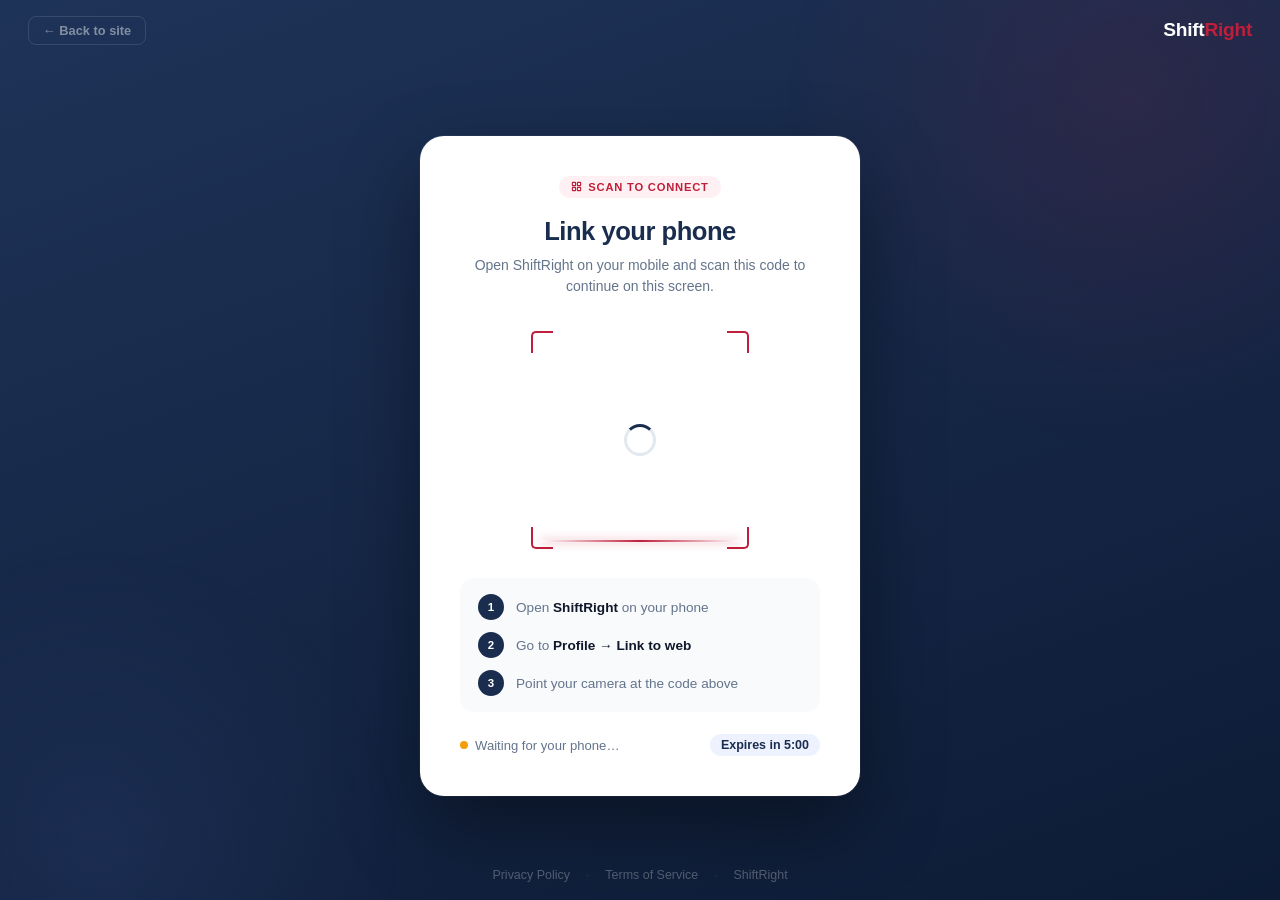
==== commit c9a7d349: "refactor(api): centralize API endpoint configuration and update script loading - Replaced hardcoded " ====
--- a/legal-site/app/index.html
+++ b/legal-site/app/index.html
@@ -116,6 +116,6 @@
   <a href="/">ShiftRight</a>
 </footer>
 
-<script src="app.js"></script>
+<script type="module" src="app.js"></script>
 </body>
 </html>
--- a/legal-site/app/style.css
+++ b/legal-site/app/style.css
@@ -13,8 +13,6 @@
   --border: #e2e8f0;
 }
 
-html { height: 100%; }
-
 body {
   font-family: -apple-system, BlinkMacSystemFont, "Segoe UI", Roboto, sans-serif;
   background: linear-gradient(160deg, #1e3358 0%, #0d1b35 100%);
@@ -25,7 +23,7 @@
   justify-content: center;
   padding: 88px 24px 56px;
   position: relative;
-  overflow: hidden;
+  overflow-x: hidden;
 }
 
 /* ── Background orbs ── */
